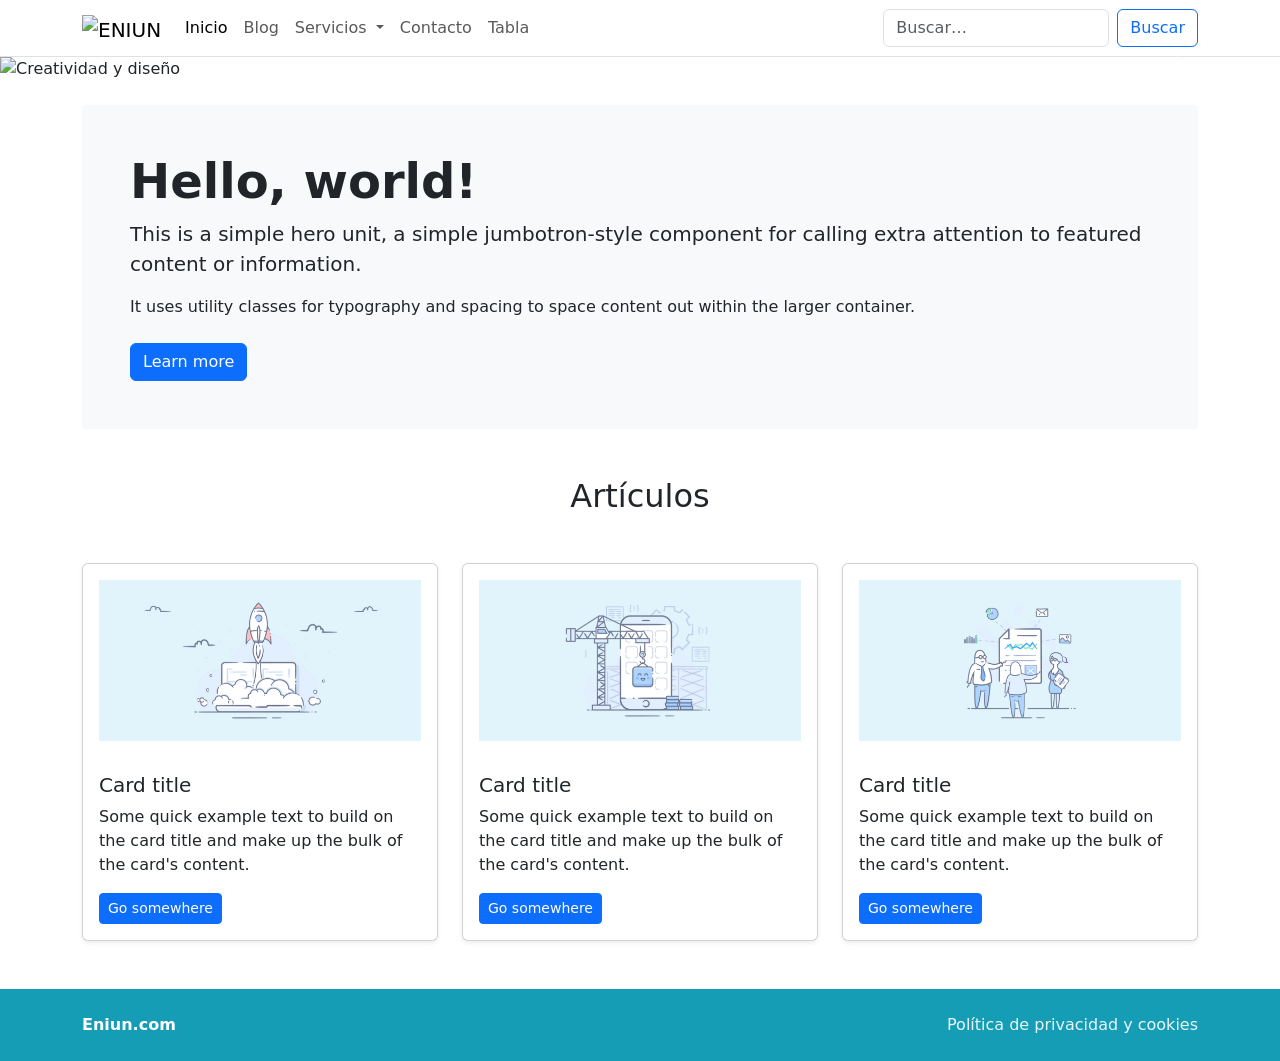
==== index.html @ a17a9036 "contenido práctivca 6" ====
<!--
    Añado apuntes a modo de comentario en el código HTML, de cara a tener apuntes ya preparados.
    Referencias: 
        - https://www.eniun.com/contenedores-filas-columnas-bootstrap-5/
        - https://getbootstrap.com/docs/5.3/getting-started/introduction/
-->
<!doctype html>
<html lang="es">
<head>
    <meta charset="utf-8" />
    <!--
    Viewport imprescindible para diseño responsive.
    Hace que el ancho del layout se adapte al ancho del dispositivo.
    -->
    <meta name="viewport" content="width=device-width, initial-scale=1" />

    <title>Práctica 6 — Bootstrap</title>

    <!-- Bootstrap 5.3.3 -->
    <!--
        Hoja de estilos de Bootstrap 5.3.3 cargada desde CDN.
        Incluye el sistema de grid, utilidades, componentes y reset CSS. La alternativa es descargar los ficheros y servirlos localmente.
    -->
    <link href="https://cdn.jsdelivr.net/npm/bootstrap@5.3.3/dist/css/bootstrap.min.css" rel="stylesheet">
    
    <link rel="stylesheet" href="estilos.css" />
     
    <!--
        Bootstrap JS Bundle:
        Necesario para dropdown y carousel (y collapse de la navbar).
        Sin este script, el menú desplegable y el carrusel no funcionarían.
    -->
    <script src="https://cdn.jsdelivr.net/npm/bootstrap@5.3.3/dist/js/bootstrap.bundle.min.js"></script>
</head>

<body>
    <!-- NAVBAR -->
    <!--
        navbar: activa estilos del componente navbar
        navbar-expand-lg: el menú se colapsa en móvil/tablet y se expande desde lg (≥992px)
        bg-white: fondo blanco (utility)
        border-bottom: borde inferior (utility)
    -->
    <nav class="navbar navbar-expand-lg bg-white border-bottom">
    
        <!--
            container: centra contenido y limita ancho máximo en pantallas grandes
            Diferente de container-fluid que ocupa el 100% del ancho siempre, usado en maqueta.html.
        -->
        <div class="container">

            <!--
                - navbar-brand: zona de marca/logotipo dentro de navbar
                - d-flex align-items-center gap-2:
                    - utilidades flex para alinear verticalmente y separar elementos
                    -d-flex: contenedor flex
                    - align-items-center: alinea verticalmente al centro
                    - gap-2: espacio entre elementos (1-5)
            -->
            <a class="navbar-brand d-flex align-items-center gap-2" href="index.html">
                <img src="https://www.eniun.com/wp-content/uploads/ENIUN@2x.png" 
                    alt="ENIUN" class="logo">
            </a>

            <!--
                - navbar-toggler: Botón hamburguesa
                    - Solo es visible cuando la navbar está colapsada (< lg)
                - data-bs-toggle="collapse" + data-bs-target="#navMain":
                    conecta el botón con el div que se colapsa/expande
            -->
            <button class="navbar-toggler" type="button" data-bs-toggle="collapse" 
                    data-bs-target="#navMain"
                    aria-controls="navMain" aria-expanded="false" aria-label="Abrir menú">
            <span class="navbar-toggler-icon"></span>
            </button>

            <!--
                Zona colapsable:
                - collapse navbar-collapse:
                    - collapse: comportamiento colapsable (móvil)
                    - navbar-collapse: estilos específicos de navbar para el contenido colapsado
                - id="navMain": debe coincidir con data-bs-target del botón toggler
            -->
            <div class="collapse navbar-collapse" id="navMain">

                <!--
                    Menú (lista de navegación):
                    - navbar-nav: estilos de menú de Bootstrap
                    - me-auto: margin-end auto:
                        -> empuja el resto (el buscador) hacia la derecha
                    - mb-2 mb-lg-0:
                        - en móvil deja margen inferior
                        - desde lg elimina margen inferior (0)
                -->
                <ul class="navbar-nav me-auto mb-2 mb-lg-0">
                    <li class="nav-item">
                        <!--
                            - nav-link: estilo de enlace de navegación
                            - active: marca visualmente la sección actual
                        -->
                        <a class="nav-link active" href="index.html">Inicio</a>
                    </li>
                    <li class="nav-item">
                        <a class="nav-link" href="#">Blog</a>
                    </li>

                    <!--
                        Dropdown (componente Bootstrap)
                        Requiere Bootstrap JS (bundle) para funcionar.
                    -->
                    <li class="nav-item dropdown">
                        <a class="nav-link dropdown-toggle" href="#" role="button" 
                            data-bs-toggle="dropdown" aria-expanded="false">
                            Servicios
                        </a>
                        <ul class="dropdown-menu">
                            <li><a class="dropdown-item" href="#">SEO</a></li>
                            <li><a class="dropdown-item" href="#">Desarrollo web</a></li>
                            <li><a class="dropdown-item" href="#">Marketing online</a></li>
                        </ul>
                    </li>

                    <li class="nav-item">
                        <a class="nav-link" href="contacto.html">Contacto</a>
                    </li>
                    <li class="nav-item">
                        <a class="nav-link" href="tabla.html">Tabla</a>
                    </li>
                </ul>

                <!--
                    Formulario de búsqueda alineado a la derecha:
                    d-flex: lo convierte en un contenedor flex para poner input + botón en línea
                -->
                <form class="d-flex" role="search">
                    <!-- form-control: estilo Bootstrap para inputs -->
                    <input class="form-control me-2" type="search" placeholder="Buscar…" 
                        aria-label="Buscar">
                    <!-- btn + btn-outline-primary: botón con estilo Bootstrap -->
                    <button class="btn btn-outline-primary" type="submit">Buscar</button>
                </form>
            </div>
        </div>
    </nav>

    <!-- CAROUSEL -->
    <!--
        - carousel: activa el componente
        - slide: habilita animación de transición
        - data-bs-ride="carousel": inicia el carrusel automáticamente
        - id="mainCarousel": referencia para indicadores y controles
    -->
    <div id="mainCarousel" class="carousel slide" data-bs-ride="carousel">
        <div class="carousel-indicators">
            <button type="button" data-bs-target="#mainCarousel" data-bs-slide-to="0" 
                class="active" aria-current="true" aria-label="Slide 1"></button>
            <button type="button" data-bs-target="#mainCarousel" data-bs-slide-to="1" 
                aria-label="Slide 2"></button>
            <button type="button" data-bs-target="#mainCarousel" data-bs-slide-to="2" 
                aria-label="Slide 3"></button>
        </div>

         <!--
            Indicadores (los elementos del carrusel)
            Cada botón apunta al id del carrusel y a un slide index (0,1,2,...)
            - active: el primero está activo al cargar la página
        -->
        <div class="carousel-inner">
            <div class="carousel-item active">
                <!--
                    - d-block w-100:
                        - d-block: display block
                        - w-100: width 100%
                hero-img: clase propia para limitar altura y usar object-fit (en estilos.css)
                -->
                <img src="https://www.eniun.com/wp-content/uploads/ENIUNCreatividadDiseno.png" 
                    class="d-block w-100 hero-img" alt="Creatividad y diseño">
            </div>
            <div class="carousel-item">
                <img src="https://www.eniun.com/wp-content/uploads/ENIUNCreatividadSocialNetwork.png" 
                    class="d-block w-100 hero-img" alt="Creatividad en redes sociales">
            </div>
            <div class="carousel-item">
                <img src="https://www.eniun.com/wp-content/uploads/ENIUNCreatividadSeo.png" 
                    class="d-block w-100 hero-img" alt="Creatividad SEO">
            </div>
        </div>

        <!--
            Contenedor de slides:
            - carousel-inner: agrupa los items
            - Cada carousel-item es un slide; uno debe tener class="active"
        -->
        <button class="carousel-control-prev" type="button" data-bs-target="#mainCarousel" data-bs-slide="prev">
            <span class="carousel-control-prev-icon" aria-hidden="true"></span>
            <span class="visually-hidden">Anterior</span>
        </button>
        <button class="carousel-control-next" type="button" data-bs-target="#mainCarousel" data-bs-slide="next">
            <span class="carousel-control-next-icon" aria-hidden="true"></span>
            <span class="visually-hidden">Siguiente</span>
        </button>
    </div>

    <!-- CONTENIDO -->
    <!--
        - container: centra el contenido con ancho máximo adaptativo
        - my-4: margin vertical (top/bottom) para separar del carrusel y del footer
            - m: margin
            - y: vertical (top + bottom)
            - 4: tamaño del margin (1-5)
    -->
    <main class="container my-4">
        <!-- Bienvenida/Jumbotron
            Bootstrap 5 ya no incluye el componente jumbotron, pero podemos recrearlo con utilidades.
            https://www.tutorialpedia.org/blog/how-to-create-jumbotron-in-bootstrap-5/

            - p-4: padding en móvil
            - p-md-5: padding mayor a partir de md (≥768px)
            - bg-body-tertiary: fondo claro predefinido por Bootstrap
            - rounded-1: bordes redondeados
        -->
        <section class="p-4 p-md-5 bg-body-tertiary rounded-1">
            <!--
                - display-5: tamaño de título grande (typography)
                - fw-semibold: peso seminegrita
            -->
            <h1 class="display-5 fw-semibold">Hello, world!</h1>
            <!-- 
                - lead: texto “destacado” con mayor tamaño/line-height 
                - mb-3: margin bottom para separar del párrafo siguiente
            -->
            <p class="lead mb-3">
            This is a simple hero unit, a simple jumbotron-style component for calling extra attention to featured content or information.
            </p>
            <!-- 
                - mb-4: margin bottom para separar del botón
            -->
            <p class="mb-4">
            It uses utility classes for typography and spacing to space content out within the larger container.
            </p>
            <!-- btn btn-primary: botón Bootstrap con color primario -->
            <a class="btn btn-primary" href="#">Learn more</a>
        </section>

        <!-- text-center: centra el texto; my-5: márgenes verticales grandes -->
        <h2 class="text-center my-5">Artículos</h2>

        <!--
            Grid de cards:
            - row: fila del grid
            - g-4: separación entre columnas/filas
            -  justify-content-left: alinea las columnas a la izquierda si no ocupan toda la fila
        -->
        <section class="row g-4 justify-content-left">
            <!--
            Columna responsive:
                - col-12: 1 card por fila en móvil (100%)
                - col-md-6: 2 cards por fila en tablet (cada una 50%)
                - col-lg-4: 3 cards por fila en PC (cada una 33.33%)
            -->
            <div class="col-12 col-md-6 col-lg-4">
                <!--
                    Card (componente Bootstrap):
                    - card: estructura base de la tarjeta
                    - h-100: iguala altura de todas las cards en la fila
                    - shadow-sm: sombra ligera
                -->
                <article class="card h-100 shadow-sm">
                    <!-- card-img-top: imagen superior de la card; p-3: padding -->
                    <img src="images/articulo1.png" class="card-img-top p-3" alt="Artículo 1">
                    <!-- card-body: cuerpo de la tarjeta. Con su padding y tipografía estándar-->
                    <div class="card-body">
                        <!-- card-title: título de la tarjeta -->
                        <h5 class="card-title">Card title</h5>
                        <!-- card-text: texto de la tarjeta -->
                        <p class="card-text">
                            Some quick example text to build on the card title and make up the bulk of the card's content.
                        </p>
                        <!-- btn btn-primary btn-sm: botón primario pequeño -->
                        <a href="#" class="btn btn-primary btn-sm">Go somewhere</a>
                    </div>
                </article>
            </div>

            <div class="col-12 col-md-6 col-lg-4">
                <article class="card h-100 shadow-sm">
                    <img src="images/articulo2.png" class="card-img-top p-3" alt="Artículo 2">
                    <div class="card-body">
                        <h5 class="card-title">Card title</h5>
                        <p class="card-text">
                            Some quick example text to build on the card title and make up the bulk of the card's content.
                        </p>
                        <a href="#" class="btn btn-primary btn-sm">Go somewhere</a>
                    </div>
                </article>
            </div>

            <div class="col-12 col-md-6 col-lg-4">
                <article class="card h-100 shadow-sm">
                    <img src="images/articulo3.png" class="card-img-top p-3" alt="Artículo 3">
                    <div class="card-body">
                        <h5 class="card-title">Card title</h5>
                        <p class="card-text">
                            Some quick example text to build on the card title and make up the bulk of the card's content.
                        </p>
                        <a href="#" class="btn btn-primary btn-sm">Go somewhere</a>
                    </div>
                </article>
            </div>
        </section>
    </main>

    <!-- FOOTER -->
    <!--
        - mt-5: margen superior grande para separar el footer del contenido
        - site-footer: clase propia para fondo color corporativo, definida en estilos.css
    -->
    <footer class="site-footer mt-5"> 
    <div class="container py-4">
        <div class="row align-items-center">
            <!--
                - col-12: en móvil ocupa ancho completo (una fila por elemento)
                - col-md-6: desde md se divide en 2 columnas (50/50)
                - text-center: centrado en móvil
                - text-md-start: alineado a la izquierda en tablet/PC
                - fw-semibold: seminegrita
                - text-white: texto blanco
            -->
            <div class="col-12 col-md-6 text-center text-md-start fw-semibold text-white">
                Eniun.com
            </div>
            <!--
                - text-md-end: alineación a la derecha desde md
                - footer-link: clase propia para color/hover en estilos.css
            -->
            <div class="col-12 col-md-6 text-center text-md-end">
                <a class="footer-link" href="#">Política de privacidad y cookies</a>
            </div>
        </div>
    </div>
    </footer>
</body>
</html>
---- estilos.css ----
.logo {
  height: 26px;
  width: auto;
}

.hero-img {
  max-height: 420px;
  object-fit: cover;
  /* https://www.w3schools.com/csS/css3_object-fit.asp 
  cover - Preserves the aspect ratio, and the image fills the container. Cuts overflowing content if needed.
  */
}

.site-footer {
  background: #159db5;
}

.footer-link {
  color: rgba(255,255,255,.9);
  text-decoration: none;
}

.footer-link:hover {
  color: #fff;
  text-decoration: underline;
}
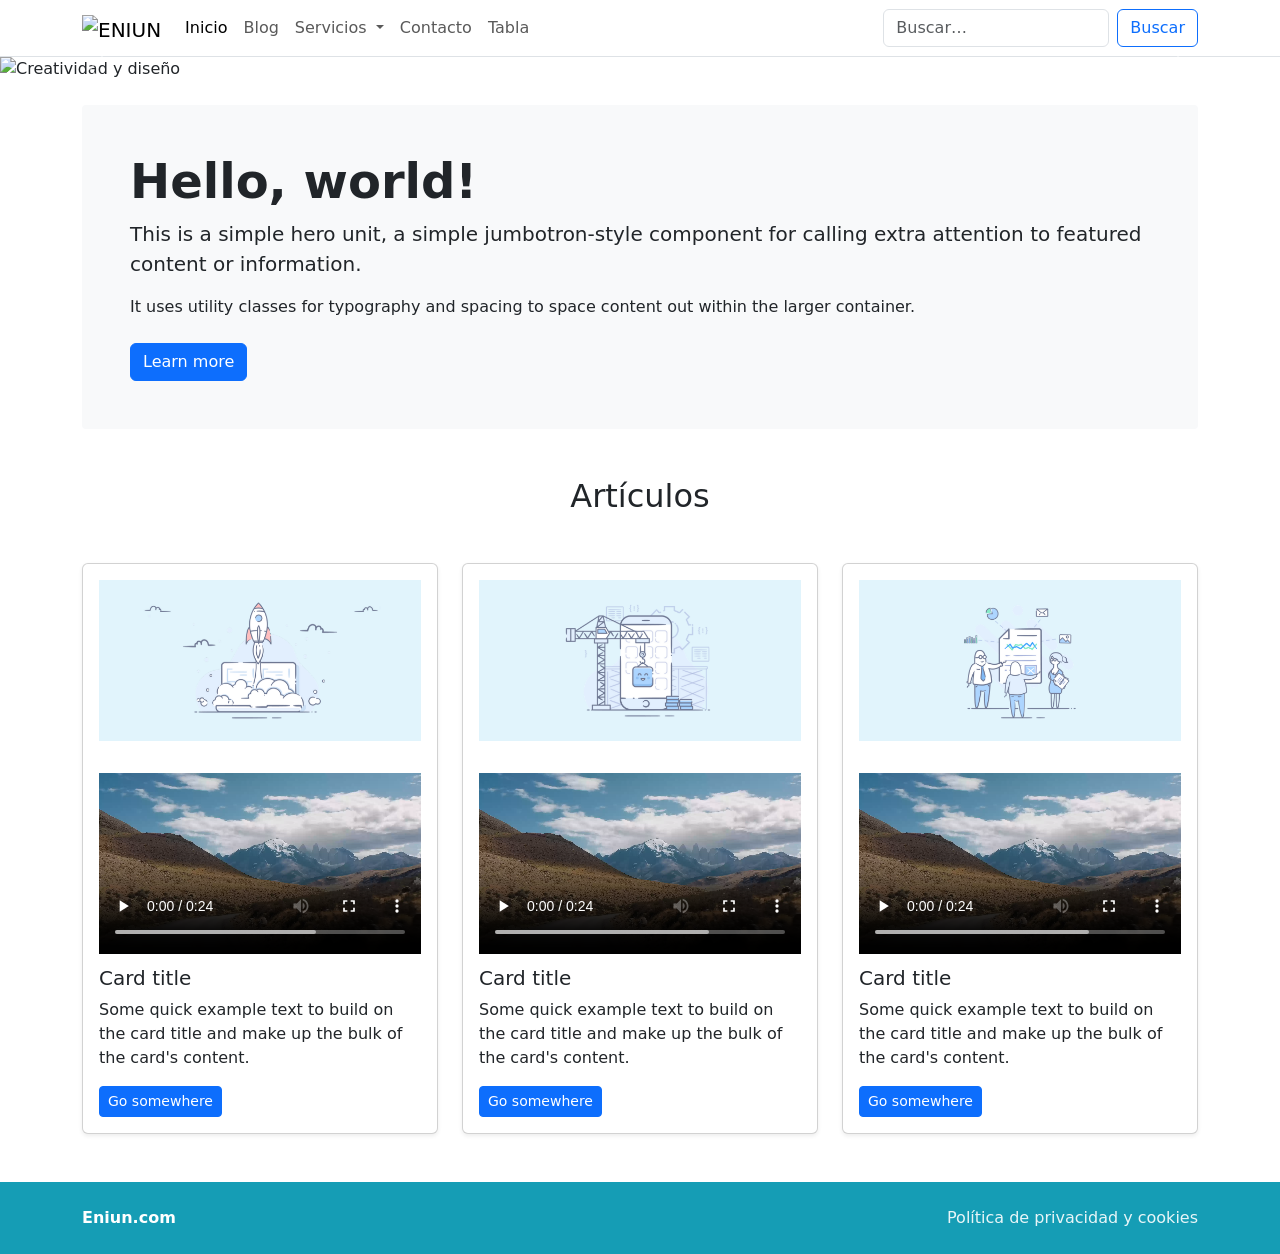
==== commit bbe5c543: "vídeos añadidos" ====
--- a/index.html
+++ b/index.html
@@ -1,3 +1,8 @@
+<!--
+    En cada card he añadido el vídeo dentro del card-body.
+    Y en cada card he puesto las fuentes en un orden diferente para mostrar que el navegador elige la primera que soporta.
+-->
+
 <!--
     Añado apuntes a modo de comentario en el código HTML, de cara a tener apuntes ya preparados.
     Referencias: 
@@ -270,6 +275,17 @@
                     <img src="images/articulo1.png" class="card-img-top p-3" alt="Artículo 1">
                     <!-- card-body: cuerpo de la tarjeta. Con su padding y tipografía estándar-->
                     <div class="card-body">
+                        <div class="ratio ratio-16x9">
+                            <!-- ratio mantiene una proporción fija 
+                            -->
+                            <video controls preload="metadata">
+                                <!-- Distintas fuentes por orden -->
+                                <source src="media/video/video.webm" type="video/webm">
+                                <source src="media/video/video.ogv" type="video/ogg">
+                                <source src="media/video/video.mp4" type="video/mp4">
+                                Tu navegador no soporta vídeo HTML5.
+                            </video>
+                        </div>
                         <!-- card-title: título de la tarjeta -->
                         <h5 class="card-title">Card title</h5>
                         <!-- card-text: texto de la tarjeta -->
@@ -286,6 +302,17 @@
                 <article class="card h-100 shadow-sm">
                     <img src="images/articulo2.png" class="card-img-top p-3" alt="Artículo 2">
                     <div class="card-body">
+                        <div class="ratio ratio-16x9">
+                            <!-- ratio mantiene una proporción fija 
+                            -->
+                            <video controls preload="metadata">
+                                <!-- Distintas fuentes por orden -->
+                                <source src="media/video/video.ogv" type="video/ogg">
+                                <source src="media/video/video.mp4" type="video/mp4">
+                                <source src="media/video/video.webm" type="video/webm">
+                                Tu navegador no soporta vídeo HTML5.
+                            </video>
+                        </div>
                         <h5 class="card-title">Card title</h5>
                         <p class="card-text">
                             Some quick example text to build on the card title and make up the bulk of the card's content.
@@ -299,6 +326,17 @@
                 <article class="card h-100 shadow-sm">
                     <img src="images/articulo3.png" class="card-img-top p-3" alt="Artículo 3">
                     <div class="card-body">
+                        <div class="ratio ratio-16x9">
+                            <!-- ratio mantiene una proporción fija 
+                            -->
+                            <video controls preload="metadata">
+                                <!-- Distintas fuentes por orden -->
+                                <source src="media/video/video.mp4" type="video/mp4">
+                                <source src="media/video/video.webm" type="video/webm">
+                                <source src="media/video/video.ogv" type="video/ogg">
+                                Tu navegador no soporta vídeo HTML5.
+                            </video>
+                        </div>
                         <h5 class="card-title">Card title</h5>
                         <p class="card-text">
                             Some quick example text to build on the card title and make up the bulk of the card's content.
--- a/estilos.css
+++ b/estilos.css
@@ -24,3 +24,12 @@
   color: #fff;
   text-decoration: underline;
 }
+
+
+.card .ratio { 
+  margin-bottom: 0.75rem; 
+}
+
+video { 
+  width: 100%; height: 100%; 
+}
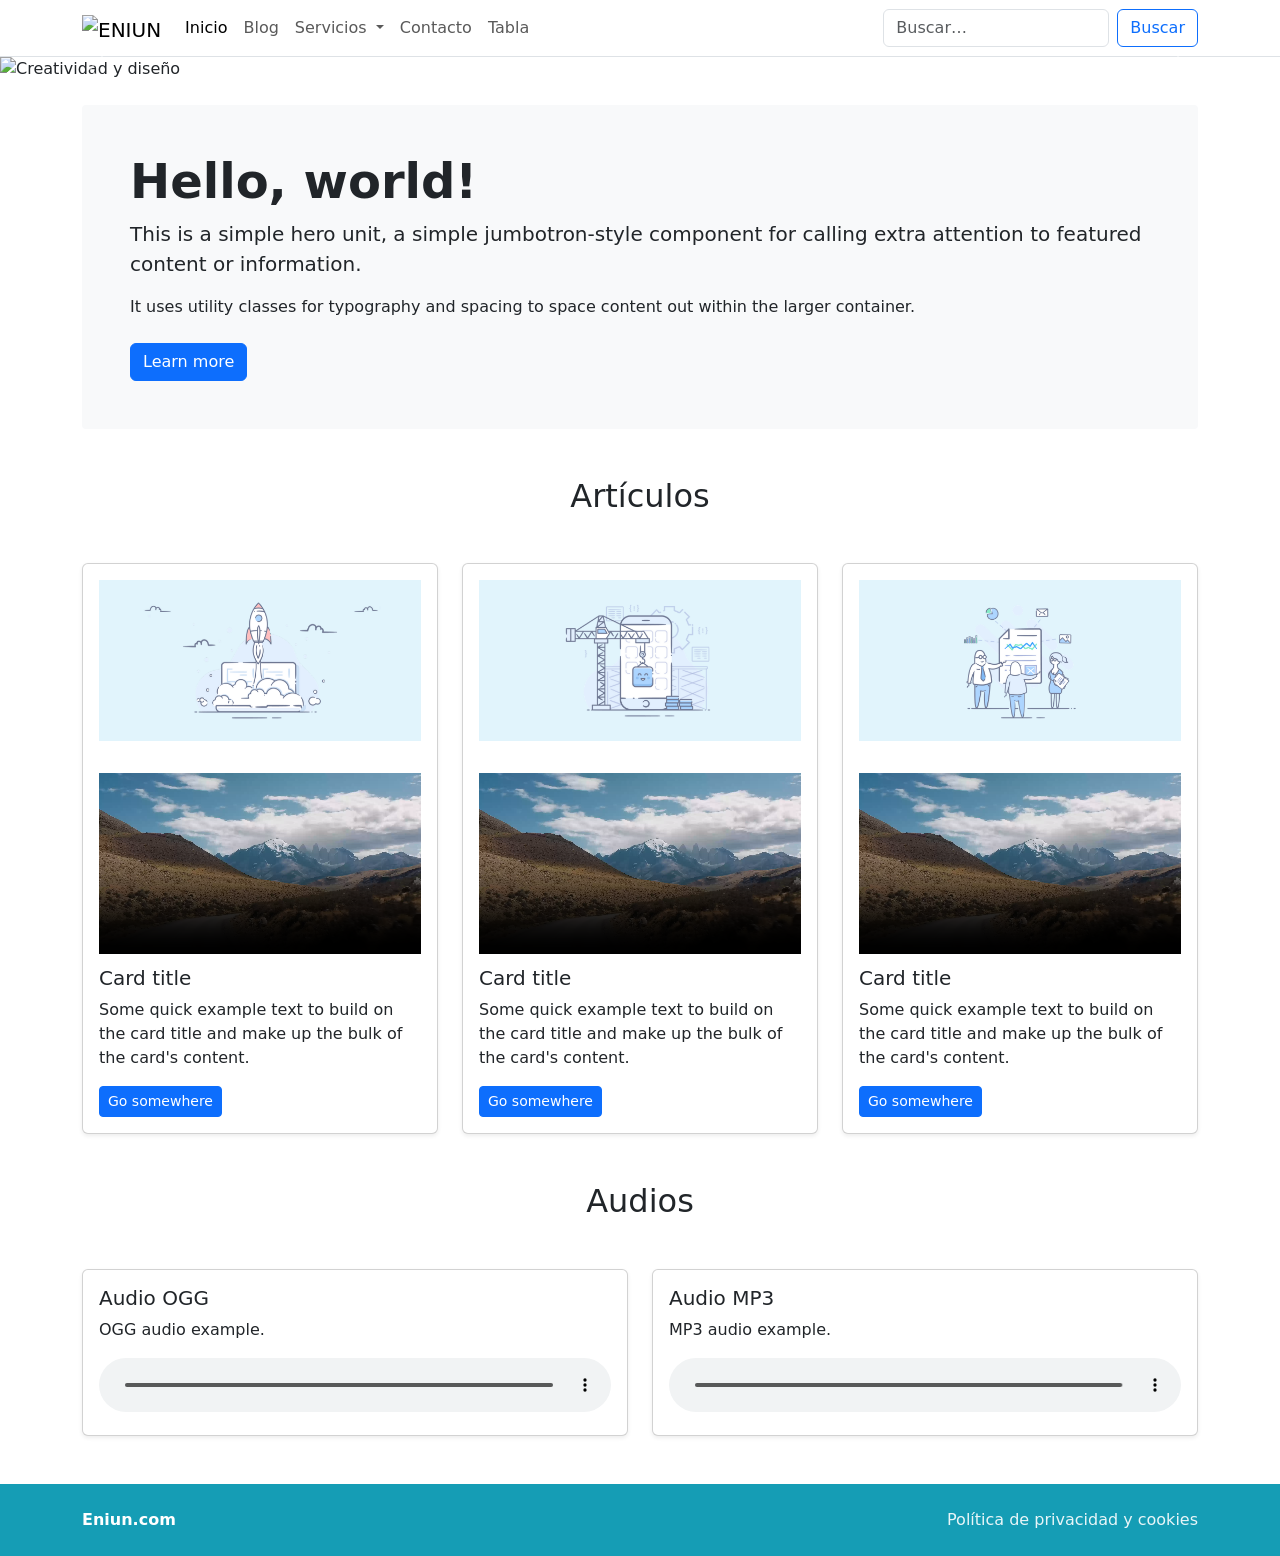
==== commit 9c8e2322: "Audio añadido al index" ====
--- a/index.html
+++ b/index.html
@@ -346,6 +346,41 @@
                 </article>
             </div>
         </section>
+
+        <h2 class="text-center my-5">Audios</h2>
+        <section class="row g-4 justify-content-left">
+            <div class="col-12 col-md-6">
+                <article class="card h-100 shadow-sm">
+                    <div class="card-body">
+                        <h5 class="card-title">Audio OGG</h5>
+                        <p class="card-text">
+                            OGG audio example.
+                        </p>
+                        <audio controls preload="metadata" class="w-100">
+                            <!-- Distintas fuentes por orden -->
+                            <source src="media/audio/40052174_money-coins-in-hand-03.ogg" type="audio/ogg">>
+                            Tu navegador no soporta audio HTML5.
+                        </audio>
+                    </div>
+                </article>
+            </div>
+            <div class="col-12 col-md-6">
+                <article class="card h-100 shadow-sm">
+                    <div class="card-body">
+                        <h5 class="card-title">Audio MP3</h5>
+                        <p class="card-text">
+                            MP3 audio example.
+                        </p>
+                        <audio controls preload="metadata" class="w-100">
+                            <!-- Distintas fuentes por orden -->
+                            <source src="media/audio/40052174_money-coins-in-hand-03.mp3" type="audio/mpeg">
+                            Tu navegador no soporta audio HTML5.
+                        </audio>
+                    </div>
+                </article>
+            </div>
+        </section>
+
     </main>
 
     <!-- FOOTER -->
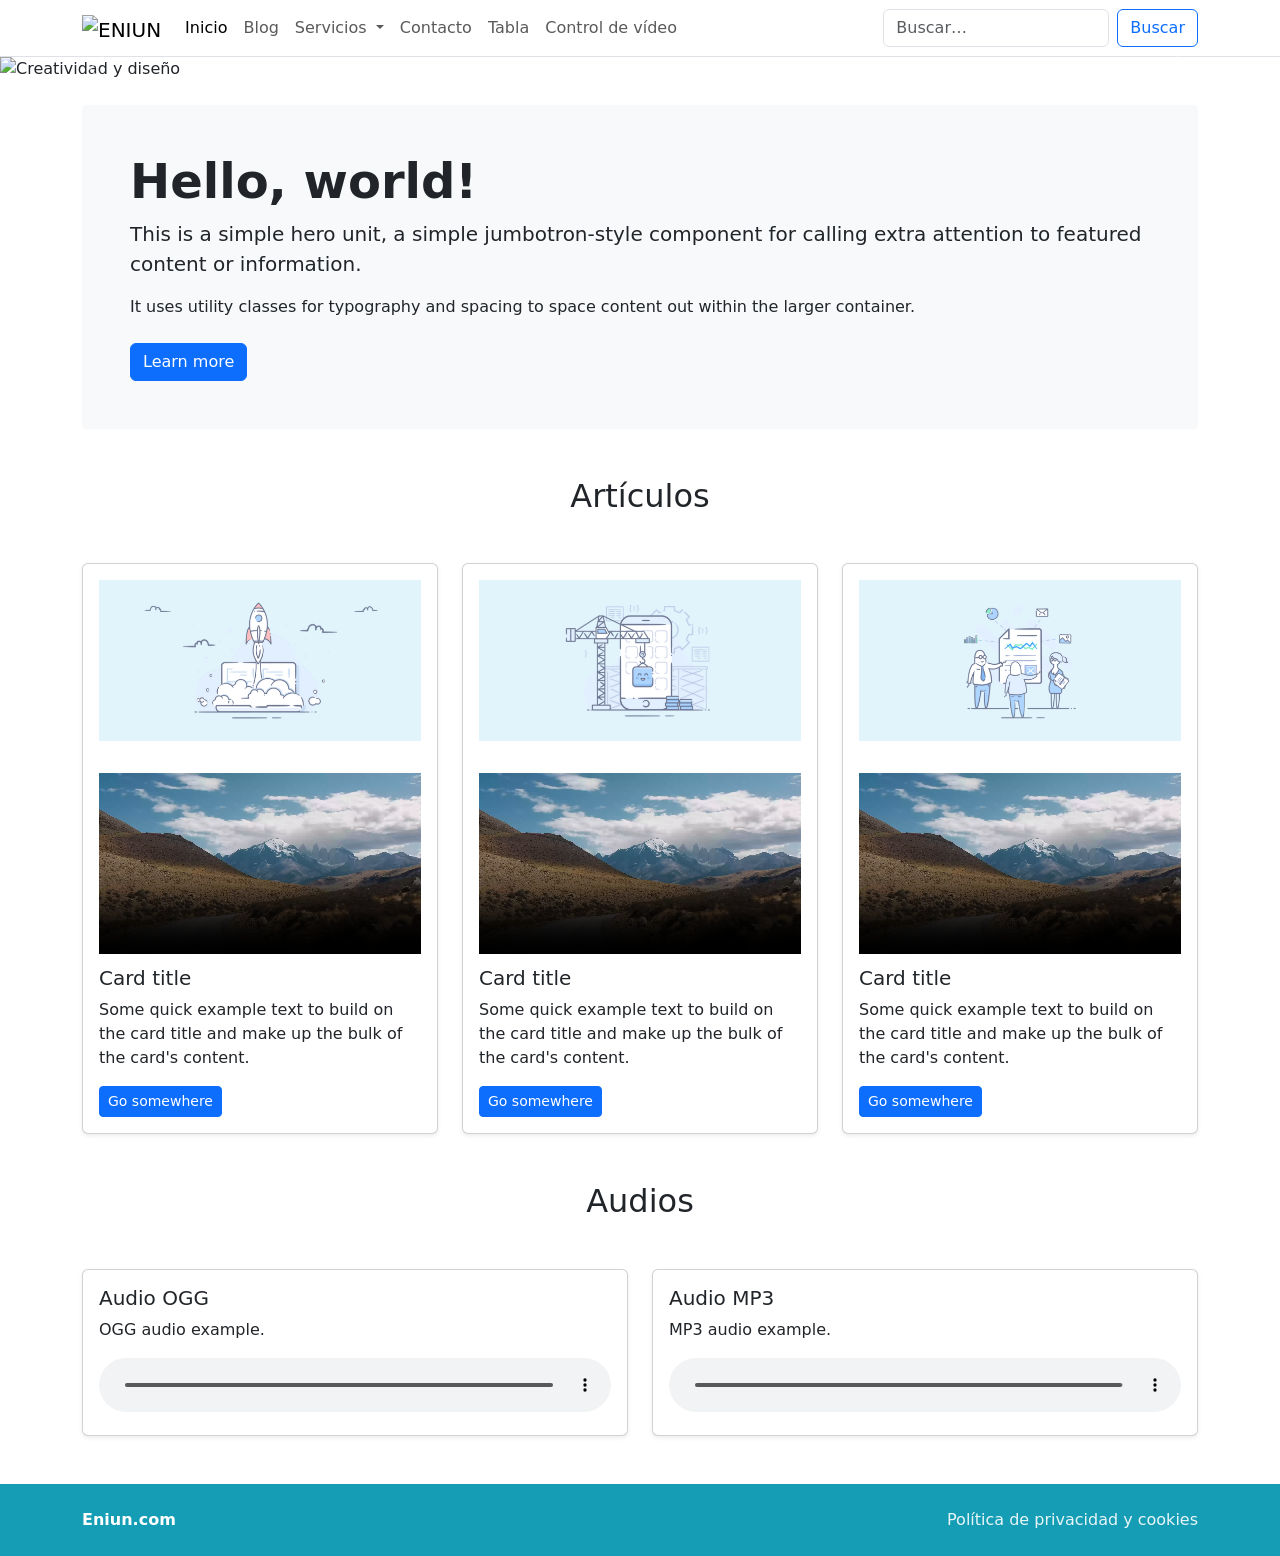
==== commit 341df9a8: "Actualizados enlaces y título." ====
--- a/index.html
+++ b/index.html
@@ -19,7 +19,7 @@
     -->
     <meta name="viewport" content="width=device-width, initial-scale=1" />
 
-    <title>Práctica 6 — Bootstrap</title>
+    <title>Práctica 7 — Audio y Vídeo</title>
 
     <!-- Bootstrap 5.3.3 -->
     <!--
@@ -130,6 +130,9 @@
                     </li>
                     <li class="nav-item">
                         <a class="nav-link" href="tabla.html">Tabla</a>
+                    </li>
+                    <li class="nav-item">
+                        <a class="nav-link" href="controlVideo.html">Control de vídeo</a>
                     </li>
                 </ul>
 
@@ -412,5 +415,9 @@
         </div>
     </div>
     </footer>
-</body>
+
+   </body>
 </html>
+
+
+
